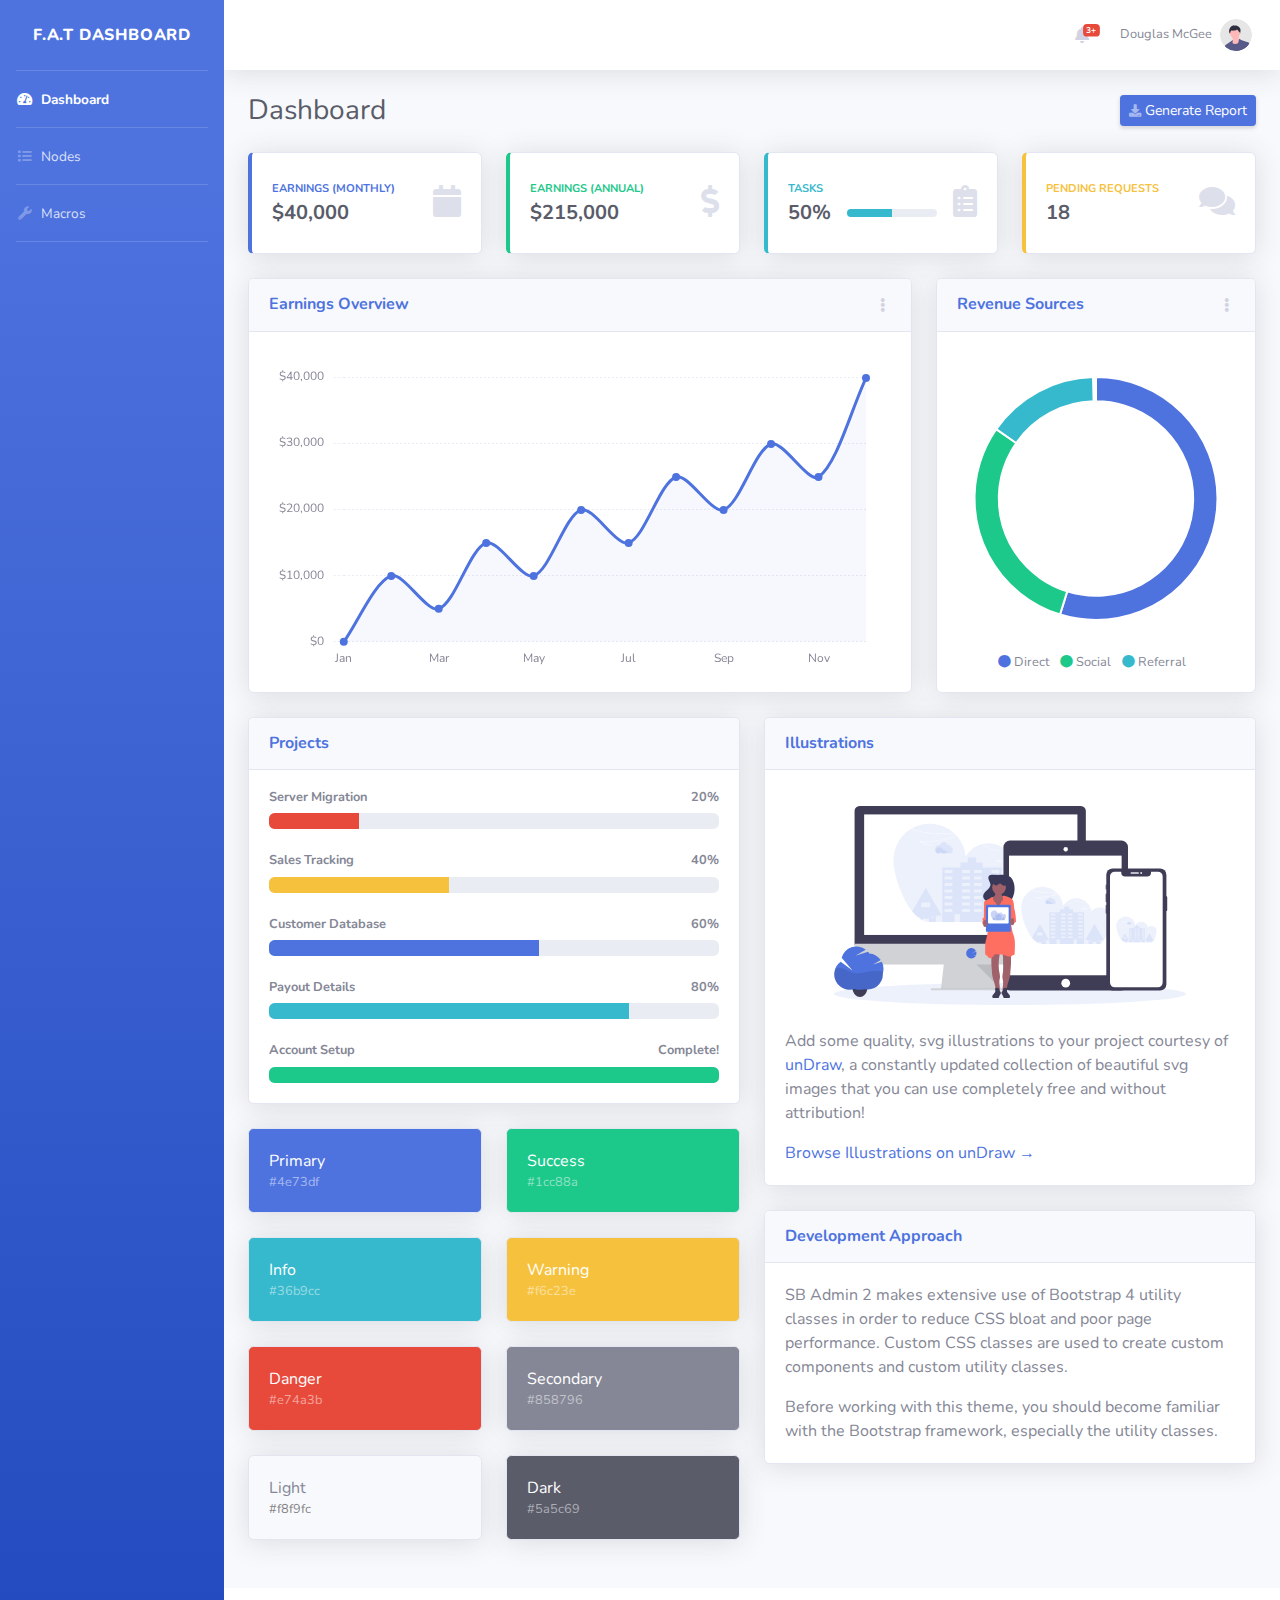
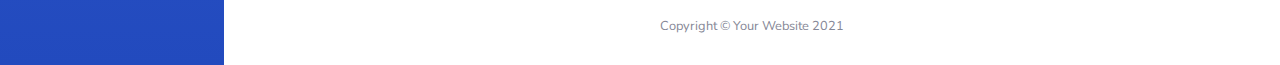
==== index.html @ 538cfba6 "SQL & PHP Testing" ====
﻿<!DOCTYPE html>
<html lang="en">

<head>

    <meta charset="utf-8">
    <meta http-equiv="X-UA-Compatible" content="IE=edge">
    <meta name="viewport" content="width=device-width, initial-scale=1, shrink-to-fit=no">
    <meta name="description" content="">
    <meta name="author" content="">

    <title>F.A.T Dashboard</title>

    <!-- Custom fonts for this template-->
    <link href="vendor/fontawesome-free/css/all.min.css" rel="stylesheet" type="text/css">
    <link
        href="https://fonts.googleapis.com/css?family=Nunito:200,200i,300,300i,400,400i,600,600i,700,700i,800,800i,900,900i"
        rel="stylesheet">

    <!-- Custom styles for this template-->
    <link href="css/sb-admin-2.min.css" rel="stylesheet">

</head>

<body id="page-top">

    <!-- Page Wrapper -->
    <div id="wrapper">

        <!-- Sidebar -->
        <ul class="navbar-nav bg-gradient-primary sidebar sidebar-dark accordion" id="accordionSidebar">

            <!-- Sidebar - Brand -->
            <a class="sidebar-brand d-flex align-items-center justify-content-center" href="index.html">
                <div class="sidebar-brand-text mx-3">F.A.T Dashboard</div>
            </a>

            <!-- Divider -->
            <hr class="sidebar-divider my-0">

            <!-- Nav Item - Dashboard -->
            <li class="nav-item active">
                <a class="nav-link" href="index.html">
                    <i class="fas fa-fw fa-tachometer-alt"></i>
                    <span>Dashboard</span>
                </a>
            </li>

            <!-- Divider -->
            <hr class="sidebar-divider my-0">


            <!-- Nav Item - Tables -->
            <li class="nav-item">
                <a class="nav-link" href="nodes.html">
                    <i class="fas fa-fw fa-list"></i>
                    <span>Nodes</span>
                </a>
            </li>

            <!-- Divider -->
            <hr class="sidebar-divider my-0">

            <!-- Nav Item - Utilities Collapse Menu -->
            <li class="nav-item">
                <a class="nav-link" href="macros.html">
                    <i class="fas fa-fw fa-wrench"></i>
                    <span>Macros</span>
                </a>

            </li>

            <!-- Divider -->
            <hr class="sidebar-divider my-0">


        </ul>
        <!-- End of Sidebar -->

        <!-- Content Wrapper -->
        <div id="content-wrapper" class="d-flex flex-column">

            <!-- Main Content -->
            <div id="content">

                <!-- Topbar -->
                <nav class="navbar navbar-expand navbar-light bg-white topbar mb-4 static-top shadow">

                    <!-- Sidebar Toggle (Topbar) -->
                    <button id="sidebarToggleTop" class="btn btn-link d-md-none rounded-circle mr-3">
                        <i class="fa fa-bars"></i>
                    </button>


                    <!-- Topbar Navbar -->
                    <ul class="navbar-nav ml-auto">

                        <!-- Nav Item - Search Dropdown (Visible Only XS) -->
                        <li class="nav-item dropdown no-arrow d-sm-none">
                            <a class="nav-link dropdown-toggle" href="#" id="searchDropdown" role="button"
                                data-toggle="dropdown" aria-haspopup="true" aria-expanded="false">
                                <i class="fas fa-search fa-fw"></i>
                            </a>
                            
                        </li>

                        <!-- Nav Item - Alerts -->
                        <li class="nav-item dropdown no-arrow mx-1">
                            <a class="nav-link dropdown-toggle" href="#" id="alertsDropdown" role="button"
                                data-toggle="dropdown" aria-haspopup="true" aria-expanded="false">
                                <i class="fas fa-bell fa-fw"></i>
                                <!-- Counter - Alerts -->
                                <span class="badge badge-danger badge-counter">3+</span>
                            </a>
                            <!-- Dropdown - Alerts -->
                            <div class="dropdown-list dropdown-menu dropdown-menu-right shadow animated--grow-in"
                                aria-labelledby="alertsDropdown">
                                <h6 class="dropdown-header">
                                    Alerts Center
                                </h6>
                                <a class="dropdown-item d-flex align-items-center" href="#">
                                    <div class="mr-3">
                                        <div class="icon-circle bg-primary">
                                            <i class="fas fa-file-alt text-white"></i>
                                        </div>
                                    </div>
                                    <div>
                                        <div class="small text-gray-500">December 12, 2019</div>
                                        <span class="font-weight-bold">A new monthly report is ready to download!</span>
                                    </div>
                                </a>
                                <a class="dropdown-item d-flex align-items-center" href="#">
                                    <div class="mr-3">
                                        <div class="icon-circle bg-success">
                                            <i class="fas fa-donate text-white"></i>
                                        </div>
                                    </div>
                                    <div>
                                        <div class="small text-gray-500">December 7, 2019</div>
                                        $290.29 has been deposited into your account!
                                    </div>
                                </a>
                                <a class="dropdown-item d-flex align-items-center" href="#">
                                    <div class="mr-3">
                                        <div class="icon-circle bg-warning">
                                            <i class="fas fa-exclamation-triangle text-white"></i>
                                        </div>
                                    </div>
                                    <div>
                                        <div class="small text-gray-500">December 2, 2019</div>
                                        Spending Alert: We've noticed unusually high spending for your account.
                                    </div>
                                </a>
                                <a class="dropdown-item text-center small text-gray-500" href="#">Show All Alerts</a>
                            </div>
                        </li>


                        <!-- Nav Item - User Information -->
                        <li class="nav-item dropdown no-arrow">
                            <a class="nav-link dropdown-toggle" href="#" id="userDropdown" role="button"
                                data-toggle="dropdown" aria-haspopup="true" aria-expanded="false">
                                <span class="mr-2 d-none d-lg-inline text-gray-600 small">Douglas McGee</span>
                                <img class="img-profile rounded-circle"
                                    src="img/undraw_profile.svg">
                            </a>
                            <!-- Dropdown - User Information -->
                            <div class="dropdown-menu dropdown-menu-right shadow animated--grow-in"
                                aria-labelledby="userDropdown">
                                <a class="dropdown-item" href="#">
                                    <i class="fas fa-user fa-sm fa-fw mr-2 text-gray-400"></i>
                                    Profile
                                </a>
                                <a class="dropdown-item" href="#">
                                    <i class="fas fa-cogs fa-sm fa-fw mr-2 text-gray-400"></i>
                                    Settings
                                </a>
                                <a class="dropdown-item" href="#">
                                    <i class="fas fa-list fa-sm fa-fw mr-2 text-gray-400"></i>
                                    Activity Log
                                </a>
                                <div class="dropdown-divider"></div>
                                <a class="dropdown-item" href="#" data-toggle="modal" data-target="#logoutModal">
                                    <i class="fas fa-sign-out-alt fa-sm fa-fw mr-2 text-gray-400"></i>
                                    Logout
                                </a>
                            </div>
                        </li>

                    </ul>

                </nav>
                <!-- End of Topbar -->

                <!-- Begin Page Content -->
                <div class="container-fluid">

                    <!-- Page Heading -->
                    <div class="d-sm-flex align-items-center justify-content-between mb-4">
                        <h1 class="h3 mb-0 text-gray-800">Dashboard</h1>
                        <a href="#" class="d-none d-sm-inline-block btn btn-sm btn-primary shadow-sm" id="generateReportButton">
                            <i class="fas fa-download fa-sm text-white-50"  ></i> Generate Report
                        </a>
                    </div>

                    <script>
                        var httpRequest;
                        
                        document.getElementById("generateReportButton").addEventListener("click", function () {
                            alert("Attempting a HTTP Request to the Server");
                            httpRequest = new XMLHttpRequest();
                            
                            if(!httpRequest) {
                                alert("Giving up :( Cannot Create an XMLHTTP instance");
                                return false;
                            }
                            
                            httpRequest.onreadystatechange = alertContents;
                            httpRequest.open('GET', "testResponse.php");
                            httpRequest.send();
                            

                        });
                        
                        function alertContents() {
                            if (httpRequest.readyState === XMLHttpRequest.DONE) {
                               if(httpRequest.status = 200) {
                                   alert("HTTP REQUEST SUCCESFUL WITH CODE 200");
                                   alert(httpRequest.responseText);
                                   
                               }
                               else {
                                   alert("There was a problem with the request /n/r Error Code: ");
                                   alert(httpRequest.status);
                               }
                               
                               
                                
                            }
                        }


                        
                    </script>







                    <!-- Content Row -->
                    <div class="row">

                        <!-- Earnings (Monthly) Card Example -->
                        <div class="col-xl-3 col-md-6 mb-4">
                            <div class="card border-left-primary shadow h-100 py-2">
                                <div class="card-body">
                                    <div class="row no-gutters align-items-center">
                                        <div class="col mr-2">
                                            <div class="text-xs font-weight-bold text-primary text-uppercase mb-1">
                                                Earnings (Monthly)
                                            </div>
                                            <div class="h5 mb-0 font-weight-bold text-gray-800">$40,000</div>
                                        </div>
                                        <div class="col-auto">
                                            <i class="fas fa-calendar fa-2x text-gray-300"></i>
                                        </div>
                                    </div>
                                </div>
                            </div>
                        </div>

                        <!-- Earnings (Monthly) Card Example -->
                        <div class="col-xl-3 col-md-6 mb-4">
                            <div class="card border-left-success shadow h-100 py-2">
                                <div class="card-body">
                                    <div class="row no-gutters align-items-center">
                                        <div class="col mr-2">
                                            <div class="text-xs font-weight-bold text-success text-uppercase mb-1">
                                                Earnings (Annual)
                                            </div>
                                            <div class="h5 mb-0 font-weight-bold text-gray-800">$215,000</div>
                                        </div>
                                        <div class="col-auto">
                                            <i class="fas fa-dollar-sign fa-2x text-gray-300"></i>
                                        </div>
                                    </div>
                                </div>
                            </div>
                        </div>

                        <!-- Earnings (Monthly) Card Example -->
                        <div class="col-xl-3 col-md-6 mb-4">
                            <div class="card border-left-info shadow h-100 py-2">
                                <div class="card-body">
                                    <div class="row no-gutters align-items-center">
                                        <div class="col mr-2">
                                            <div class="text-xs font-weight-bold text-info text-uppercase mb-1">
                                                Tasks
                                            </div>
                                            <div class="row no-gutters align-items-center">
                                                <div class="col-auto">
                                                    <div class="h5 mb-0 mr-3 font-weight-bold text-gray-800">50%</div>
                                                </div>
                                                <div class="col">
                                                    <div class="progress progress-sm mr-2">
                                                        <div class="progress-bar bg-info" role="progressbar"
                                                             style="width: 50%" aria-valuenow="50" aria-valuemin="0"
                                                             aria-valuemax="100"></div>
                                                    </div>
                                                </div>
                                            </div>
                                        </div>
                                        <div class="col-auto">
                                            <i class="fas fa-clipboard-list fa-2x text-gray-300"></i>
                                        </div>
                                    </div>
                                </div>
                            </div>
                        </div>

                        <!-- Pending Requests Card Example -->
                        <div class="col-xl-3 col-md-6 mb-4">
                            <div class="card border-left-warning shadow h-100 py-2">
                                <div class="card-body">
                                    <div class="row no-gutters align-items-center">
                                        <div class="col mr-2">
                                            <div class="text-xs font-weight-bold text-warning text-uppercase mb-1">
                                                Pending Requests
                                            </div>
                                            <div class="h5 mb-0 font-weight-bold text-gray-800">18</div>
                                        </div>
                                        <div class="col-auto">
                                            <i class="fas fa-comments fa-2x text-gray-300"></i>
                                        </div>
                                    </div>
                                </div>
                            </div>
                        </div>
                    </div>

                    <!-- Content Row -->

                    <div class="row">

                        <!-- Area Chart -->
                        <div class="col-xl-8 col-lg-7">
                            <div class="card shadow mb-4">
                                <!-- Card Header - Dropdown -->
                                <div class="card-header py-3 d-flex flex-row align-items-center justify-content-between">
                                    <h6 class="m-0 font-weight-bold text-primary">Earnings Overview</h6>
                                    <div class="dropdown no-arrow">
                                        <a class="dropdown-toggle" href="#" role="button" id="dropdownMenuLink"
                                           data-toggle="dropdown" aria-haspopup="true" aria-expanded="false">
                                            <i class="fas fa-ellipsis-v fa-sm fa-fw text-gray-400"></i>
                                        </a>
                                        <div class="dropdown-menu dropdown-menu-right shadow animated--fade-in"
                                             aria-labelledby="dropdownMenuLink">
                                            <div class="dropdown-header">Dropdown Header:</div>
                                            <a class="dropdown-item" href="#">Action</a>
                                            <a class="dropdown-item" href="#">Another action</a>
                                            <div class="dropdown-divider"></div>
                                            <a class="dropdown-item" href="#">Something else here</a>
                                        </div>
                                    </div>
                                </div>
                                <!-- Card Body -->
                                <div class="card-body">
                                    <div class="chart-area">
                                        <canvas id="myAreaChart"></canvas>
                                    </div>
                                </div>
                            </div>
                        </div>

                        <!-- Pie Chart -->
                        <div class="col-xl-4 col-lg-5">
                            <div class="card shadow mb-4">
                                <!-- Card Header - Dropdown -->
                                <div class="card-header py-3 d-flex flex-row align-items-center justify-content-between">
                                    <h6 class="m-0 font-weight-bold text-primary">Revenue Sources</h6>
                                    <div class="dropdown no-arrow">
                                        <a class="dropdown-toggle" href="#" role="button" id="dropdownMenuLink"
                                           data-toggle="dropdown" aria-haspopup="true" aria-expanded="false">
                                            <i class="fas fa-ellipsis-v fa-sm fa-fw text-gray-400"></i>
                                        </a>
                                        <div class="dropdown-menu dropdown-menu-right shadow animated--fade-in"
                                             aria-labelledby="dropdownMenuLink">
                                            <div class="dropdown-header">Dropdown Header:</div>
                                            <a class="dropdown-item" href="#">Action</a>
                                            <a class="dropdown-item" href="#">Another action</a>
                                            <div class="dropdown-divider"></div>
                                            <a class="dropdown-item" href="#">Something else here</a>
                                        </div>
                                    </div>
                                </div>
                                <!-- Card Body -->
                                <div class="card-body">
                                    <div class="chart-pie pt-4 pb-2">
                                        <canvas id="myPieChart"></canvas>
                                    </div>
                                    <div class="mt-4 text-center small">
                                        <span class="mr-2">
                                            <i class="fas fa-circle text-primary"></i> Direct
                                        </span>
                                        <span class="mr-2">
                                            <i class="fas fa-circle text-success"></i> Social
                                        </span>
                                        <span class="mr-2">
                                            <i class="fas fa-circle text-info"></i> Referral
                                        </span>
                                    </div>
                                </div>
                            </div>
                        </div>
                    </div>

                    <!-- Content Row -->
                    <div class="row">

                        <!-- Content Column -->
                        <div class="col-lg-6 mb-4">

                            <!-- Project Card Example -->
                            <div class="card shadow mb-4">
                                <div class="card-header py-3">
                                    <h6 class="m-0 font-weight-bold text-primary">Projects</h6>
                                </div>
                                <div class="card-body">
                                    <h4 class="small font-weight-bold">
                                        Server Migration <span class="float-right">20%</span>
                                    </h4>
                                    <div class="progress mb-4">
                                        <div class="progress-bar bg-danger" role="progressbar" style="width: 20%"
                                             aria-valuenow="20" aria-valuemin="0" aria-valuemax="100"></div>
                                    </div>
                                    <h4 class="small font-weight-bold">
                                        Sales Tracking <span class="float-right">40%</span>
                                    </h4>
                                    <div class="progress mb-4">
                                        <div class="progress-bar bg-warning" role="progressbar" style="width: 40%"
                                             aria-valuenow="40" aria-valuemin="0" aria-valuemax="100"></div>
                                    </div>
                                    <h4 class="small font-weight-bold">
                                        Customer Database <span class="float-right">60%</span>
                                    </h4>
                                    <div class="progress mb-4">
                                        <div class="progress-bar" role="progressbar" style="width: 60%"
                                             aria-valuenow="60" aria-valuemin="0" aria-valuemax="100"></div>
                                    </div>
                                    <h4 class="small font-weight-bold">
                                        Payout Details <span class="float-right">80%</span>
                                    </h4>
                                    <div class="progress mb-4">
                                        <div class="progress-bar bg-info" role="progressbar" style="width: 80%"
                                             aria-valuenow="80" aria-valuemin="0" aria-valuemax="100"></div>
                                    </div>
                                    <h4 class="small font-weight-bold">
                                        Account Setup <span class="float-right">Complete!</span>
                                    </h4>
                                    <div class="progress">
                                        <div class="progress-bar bg-success" role="progressbar" style="width: 100%"
                                             aria-valuenow="100" aria-valuemin="0" aria-valuemax="100"></div>
                                    </div>
                                </div>
                            </div>

                            <!-- Color System -->
                            <div class="row">
                                <div class="col-lg-6 mb-4">
                                    <div class="card bg-primary text-white shadow">
                                        <div class="card-body">
                                            Primary
                                            <div class="text-white-50 small">#4e73df</div>
                                        </div>
                                    </div>
                                </div>
                                <div class="col-lg-6 mb-4">
                                    <div class="card bg-success text-white shadow">
                                        <div class="card-body">
                                            Success
                                            <div class="text-white-50 small">#1cc88a</div>
                                        </div>
                                    </div>
                                </div>
                                <div class="col-lg-6 mb-4">
                                    <div class="card bg-info text-white shadow">
                                        <div class="card-body">
                                            Info
                                            <div class="text-white-50 small">#36b9cc</div>
                                        </div>
                                    </div>
                                </div>
                                <div class="col-lg-6 mb-4">
                                    <div class="card bg-warning text-white shadow">
                                        <div class="card-body">
                                            Warning
                                            <div class="text-white-50 small">#f6c23e</div>
                                        </div>
                                    </div>
                                </div>
                                <div class="col-lg-6 mb-4">
                                    <div class="card bg-danger text-white shadow">
                                        <div class="card-body">
                                            Danger
                                            <div class="text-white-50 small">#e74a3b</div>
                                        </div>
                                    </div>
                                </div>
                                <div class="col-lg-6 mb-4">
                                    <div class="card bg-secondary text-white shadow">
                                        <div class="card-body">
                                            Secondary
                                            <div class="text-white-50 small">#858796</div>
                                        </div>
                                    </div>
                                </div>
                                <div class="col-lg-6 mb-4">
                                    <div class="card bg-light text-black shadow">
                                        <div class="card-body">
                                            Light
                                            <div class="text-black-50 small">#f8f9fc</div>
                                        </div>
                                    </div>
                                </div>
                                <div class="col-lg-6 mb-4">
                                    <div class="card bg-dark text-white shadow">
                                        <div class="card-body">
                                            Dark
                                            <div class="text-white-50 small">#5a5c69</div>
                                        </div>
                                    </div>
                                </div>
                            </div>

                        </div>

                        <div class="col-lg-6 mb-4">

                            <!-- Illustrations -->
                            <div class="card shadow mb-4">
                                <div class="card-header py-3">
                                    <h6 class="m-0 font-weight-bold text-primary">Illustrations</h6>
                                </div>
                                <div class="card-body">
                                    <div class="text-center">
                                        <img class="img-fluid px-3 px-sm-4 mt-3 mb-4" style="width: 25rem;"
                                             src="img/undraw_posting_photo.svg" alt="...">
                                    </div>
                                    <p>
                                        Add some quality, svg illustrations to your project courtesy of <a target="_blank" rel="nofollow" href="https://undraw.co/">unDraw</a>, a
                                        constantly updated collection of beautiful svg images that you can use
                                        completely free and without attribution!
                                    </p>
                                    <a target="_blank" rel="nofollow" href="https://undraw.co/">
                                        Browse Illustrations on
                                        unDraw &rarr;
                                    </a>
                                </div>
                            </div>

                            <!-- Approach -->
                            <div class="card shadow mb-4">
                                <div class="card-header py-3">
                                    <h6 class="m-0 font-weight-bold text-primary">Development Approach</h6>
                                </div>
                                <div class="card-body">
                                    <p>
                                        SB Admin 2 makes extensive use of Bootstrap 4 utility classes in order to reduce
                                        CSS bloat and poor page performance. Custom CSS classes are used to create
                                        custom components and custom utility classes.
                                    </p>
                                    <p class="mb-0">
                                        Before working with this theme, you should become familiar with the
                                        Bootstrap framework, especially the utility classes.
                                    </p>
                                </div>
                            </div>

                        </div>
                    </div>

                </div>
                <!-- /.container-fluid -->

            </div>
            <!-- End of Main Content -->

            <!-- Footer -->
            <footer class="sticky-footer bg-white">
                <div class="container my-auto">
                    <div class="copyright text-center my-auto">
                        <span>Copyright &copy; Your Website 2021</span>
                    </div>
                </div>
            </footer>
            <!-- End of Footer -->

        </div>
        <!-- End of Content Wrapper -->

    </div>
    <!-- End of Page Wrapper -->

    <!-- Scroll to Top Button-->
    <a class="scroll-to-top rounded" href="#page-top">
        <i class="fas fa-angle-up"></i>
    </a>

    <!-- Logout Modal-->
    <div class="modal fade" id="logoutModal" tabindex="-1" role="dialog" aria-labelledby="exampleModalLabel"
        aria-hidden="true">
        <div class="modal-dialog" role="document">
            <div class="modal-content">
                <div class="modal-header">
                    <h5 class="modal-title" id="exampleModalLabel">Ready to Leave?</h5>
                    <button class="close" type="button" data-dismiss="modal" aria-label="Close">
                        <span aria-hidden="true">×</span>
                    </button>
                </div>
                <div class="modal-body">Select "Logout" below if you are ready to end your current session.</div>
                <div class="modal-footer">
                    <button class="btn btn-secondary" type="button" data-dismiss="modal">Cancel</button>
                    <a class="btn btn-primary" href="login.html">Logout</a>
                </div>
            </div>
        </div>
    </div>

    <!-- Bootstrap core JavaScript-->
    <script src="vendor/jquery/jquery.min.js"></script>
    <script src="vendor/bootstrap/js/bootstrap.bundle.min.js"></script>

    <!-- Core plugin JavaScript-->
    <script src="vendor/jquery-easing/jquery.easing.min.js"></script>

    <!-- Custom scripts for all pages-->
    <script src="js/sb-admin-2.min.js"></script>

    <!-- Page level plugins -->
    <script src="vendor/chart.js/Chart.min.js"></script>

    <!-- Page level custom scripts -->
    <script src="js/demo/chart-area-demo.js"></script>
    <script src="js/demo/chart-pie-demo.js"></script>

</body>

</html>
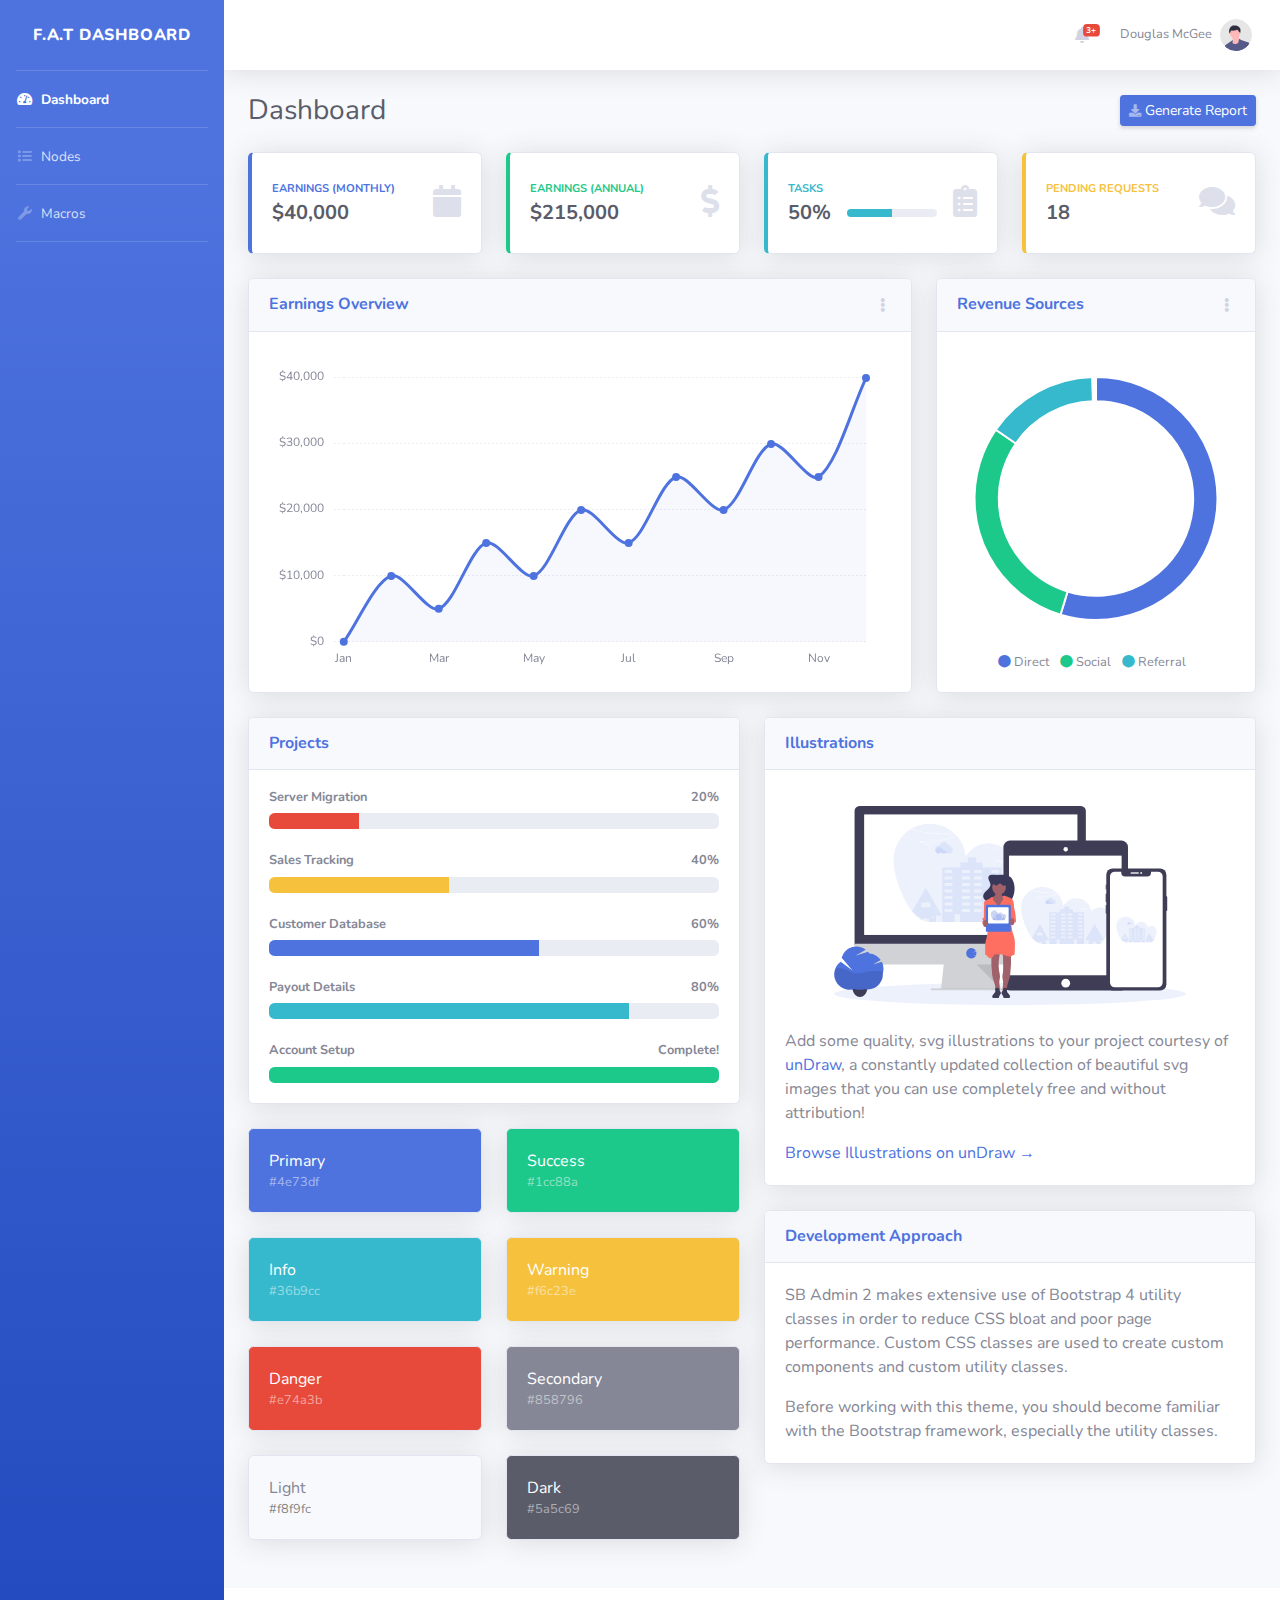
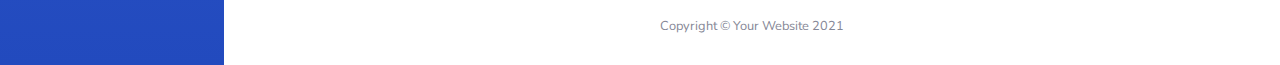
==== commit 4d190957: "Styling changes in Login" ====
--- a/index.html
+++ b/index.html
@@ -205,42 +205,37 @@
 
                     <script>
                         var httpRequest;
-                        
+
                         document.getElementById("generateReportButton").addEventListener("click", function () {
-                            alert("Attempting a HTTP Request to the Server");
+                            alert('Attempting a HTTP Request To Server...');
                             httpRequest = new XMLHttpRequest();
-                            
-                            if(!httpRequest) {
-                                alert("Giving up :( Cannot Create an XMLHTTP instance");
+
+                            if (!httpRequest) {
+                                alert('Giving up :( Cannot create an XMLHTTP instance');
                                 return false;
                             }
-                            
                             httpRequest.onreadystatechange = alertContents;
-                            httpRequest.open('GET', "testResponse.php");
+                            httpRequest.open('GET', 'https://www.Catfact.ninja/fact', true);
                             httpRequest.send();
-                            
+                          
+
 
                         });
-                        
+
                         function alertContents() {
                             if (httpRequest.readyState === XMLHttpRequest.DONE) {
-                               if(httpRequest.status = 200) {
-                                   alert("HTTP REQUEST SUCCESFUL WITH CODE 200");
-                                   alert(httpRequest.responseText);
-                                   
-                               }
-                               else {
-                                   alert("There was a problem with the request /n/r Error Code: ");
-                                   alert(httpRequest.status);
-                               }
-                               
-                               
-                                
+                                if (httpRequest.status === 200) {
+                                    alert(httpRequest.responseText);
+                                } else {
+                                    alert('There was a problem with the request.');
+                                    alert(httpRequest.status);
+                                }
                             }
                         }
-
-
-                        
+                    
+
+
+
                     </script>
 
 
@@ -647,4 +642,4 @@
 
 </body>
 
-</html>
+</html>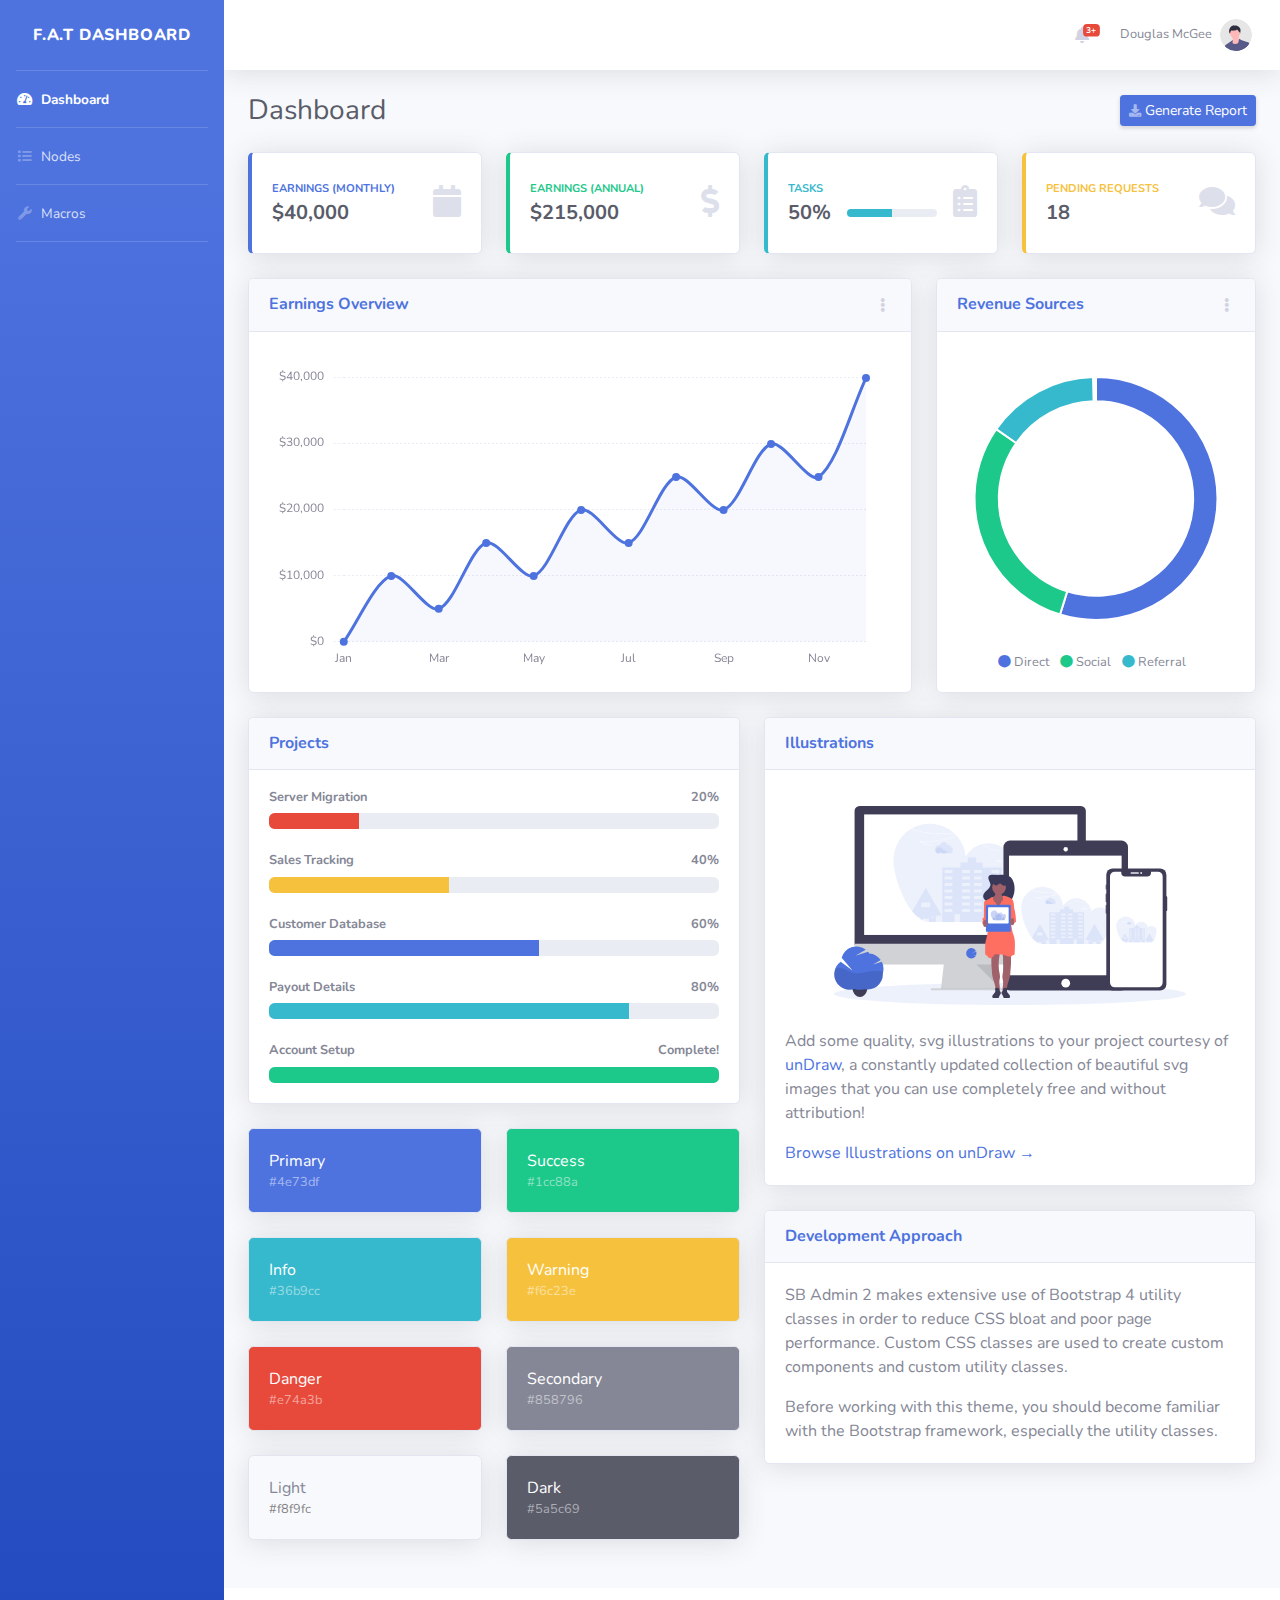
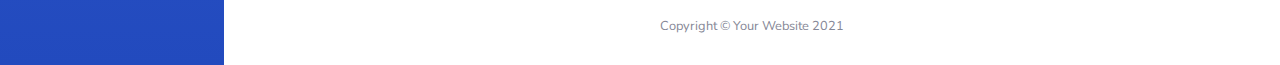
==== commit 599778e2: "Styling Changes in Login" ====
--- a/index.html
+++ b/index.html
@@ -205,6 +205,7 @@
 
                     <script>
                         var httpRequest;
+<<<<<<< HEAD
 
                         document.getElementById("generateReportButton").addEventListener("click", function () {
                             alert('Attempting a HTTP Request To Server...');
@@ -230,11 +231,47 @@
                                     alert('There was a problem with the request.');
                                     alert(httpRequest.status);
                                 }
+=======
+                        
+                        document.getElementById("generateReportButton").addEventListener("click", function () {
+                            alert("Attempting a HTTP Request to the Server");
+                            httpRequest = new XMLHttpRequest();
+                            
+                            if(!httpRequest) {
+                                alert("Giving up :( Cannot Create an XMLHTTP instance");
+                                return false;
+                            }
+                            
+                            httpRequest.onreadystatechange = alertContents;
+                            httpRequest.open('GET', "testResponse.php");
+                            httpRequest.send();
+                            
+
+                        });
+                        
+                        function alertContents() {
+                            if (httpRequest.readyState === XMLHttpRequest.DONE) {
+                               if(httpRequest.status = 200) {
+                                   alert("HTTP REQUEST SUCCESFUL WITH CODE 200");
+                                   alert(httpRequest.responseText);
+                                   
+                               }
+                               else {
+                                   alert("There was a problem with the request /n/r Error Code: ");
+                                   alert(httpRequest.status);
+                               }
+                               
+                               
+                                
+>>>>>>> 538cfba6faed93900a69afbf96f66ad318d4d30b
                             }
                         }
                     
 
-
+<<<<<<< HEAD
+
+=======
+>>>>>>> 538cfba6faed93900a69afbf96f66ad318d4d30b
 
                     </script>
 
@@ -642,4 +679,4 @@
 
 </body>
 
-</html>+</html></html>
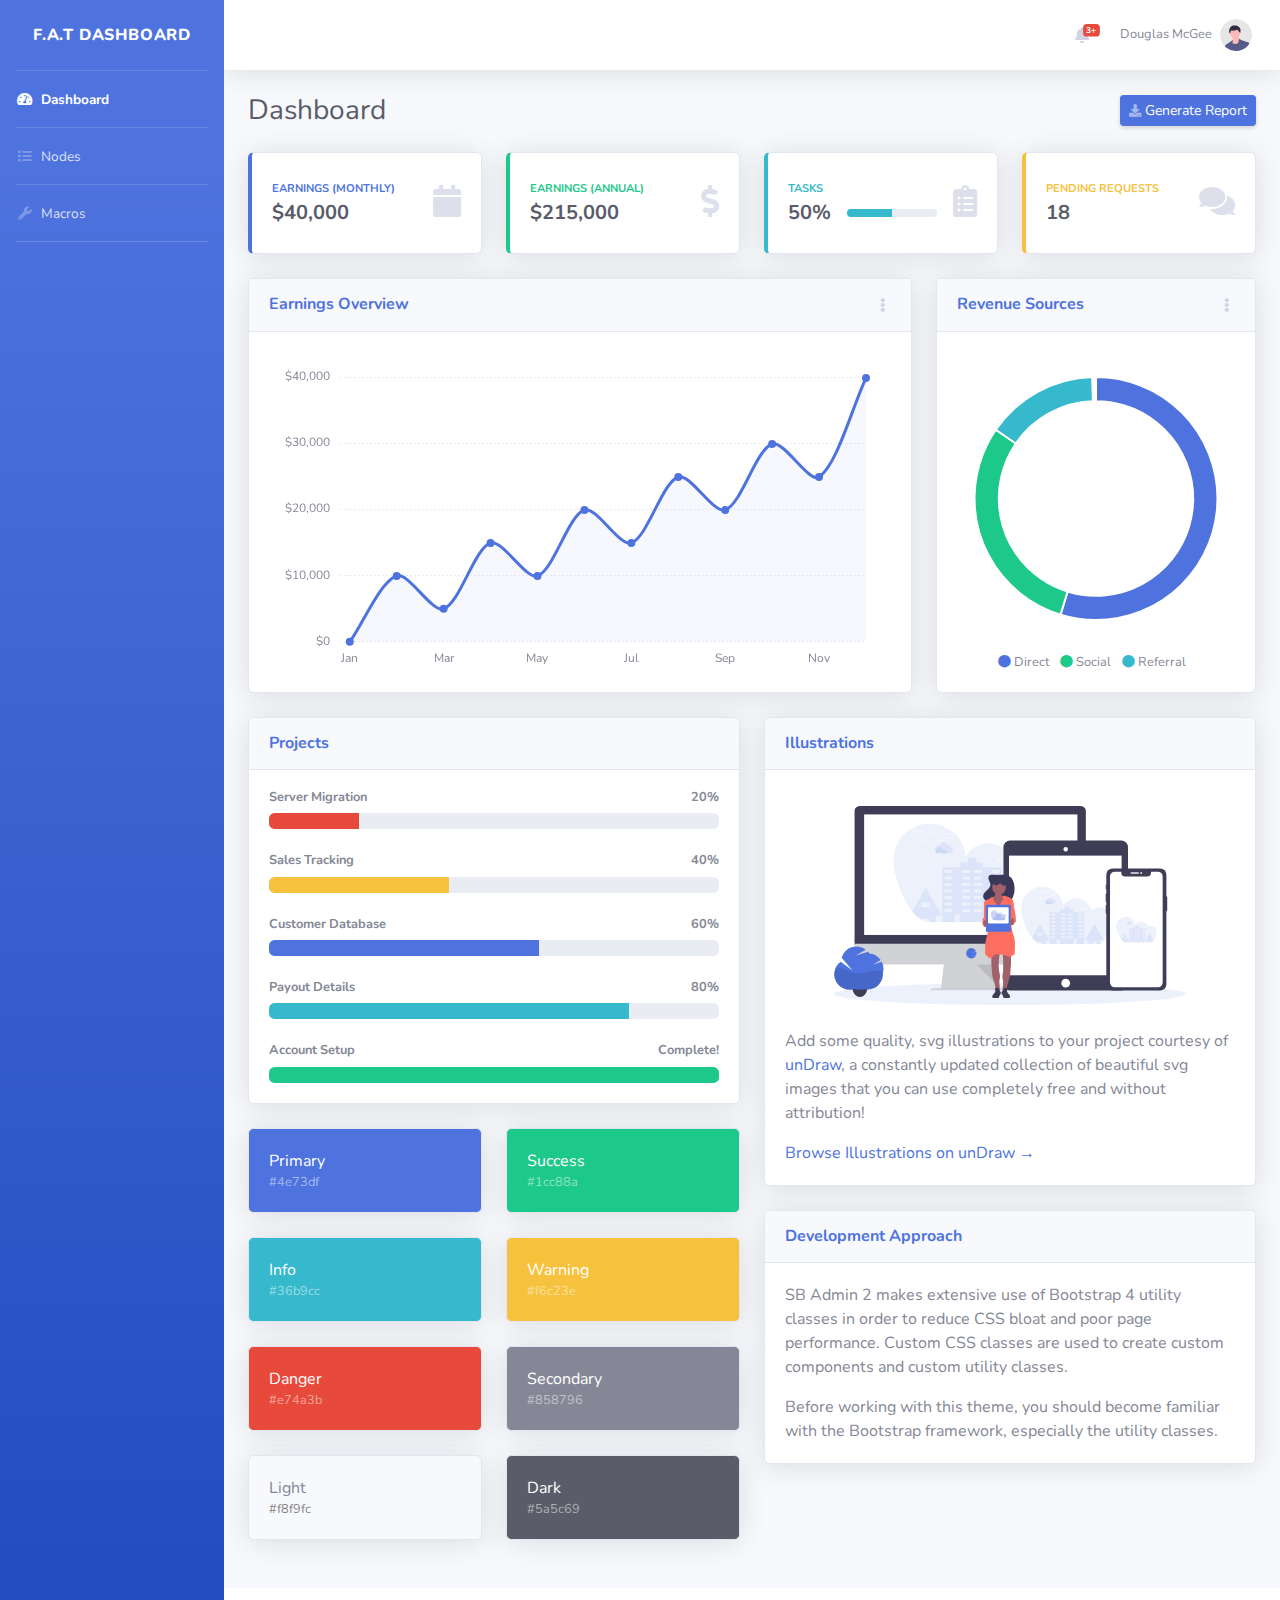
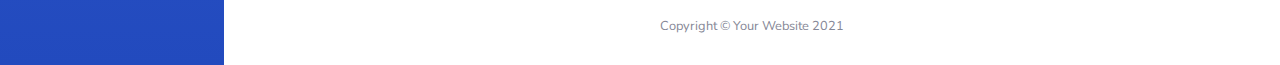
==== commit 2a233aee: "Styling Changes in Login" ====
--- a/index.html
+++ b/index.html
@@ -680,3 +680,4 @@
 </body>
 
 </html></html>
+</html>
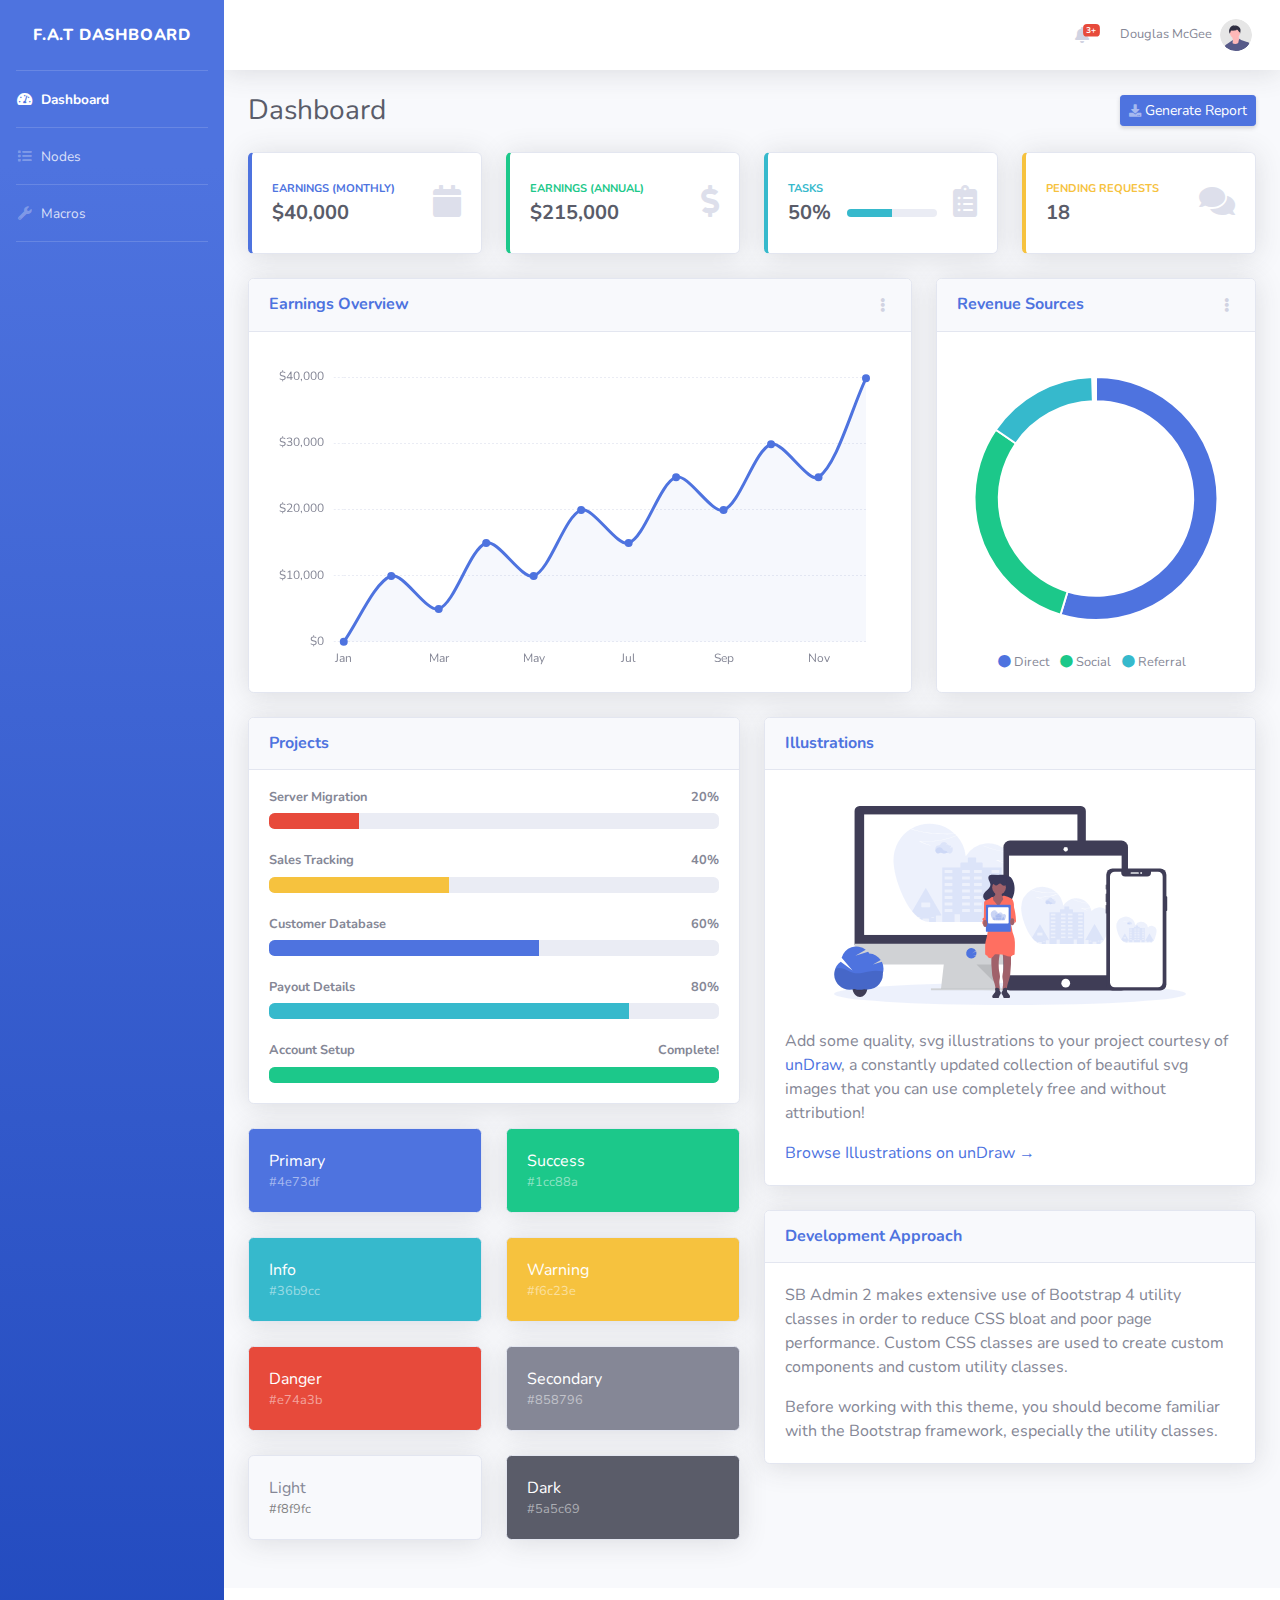
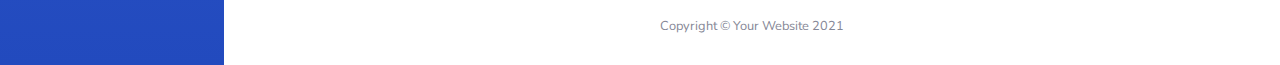
==== commit ab8c0071: "Styling changes in Login" ====
--- a/index.html
+++ b/index.html
@@ -679,5 +679,4 @@
 
 </body>
 
-</html></html>
 </html>
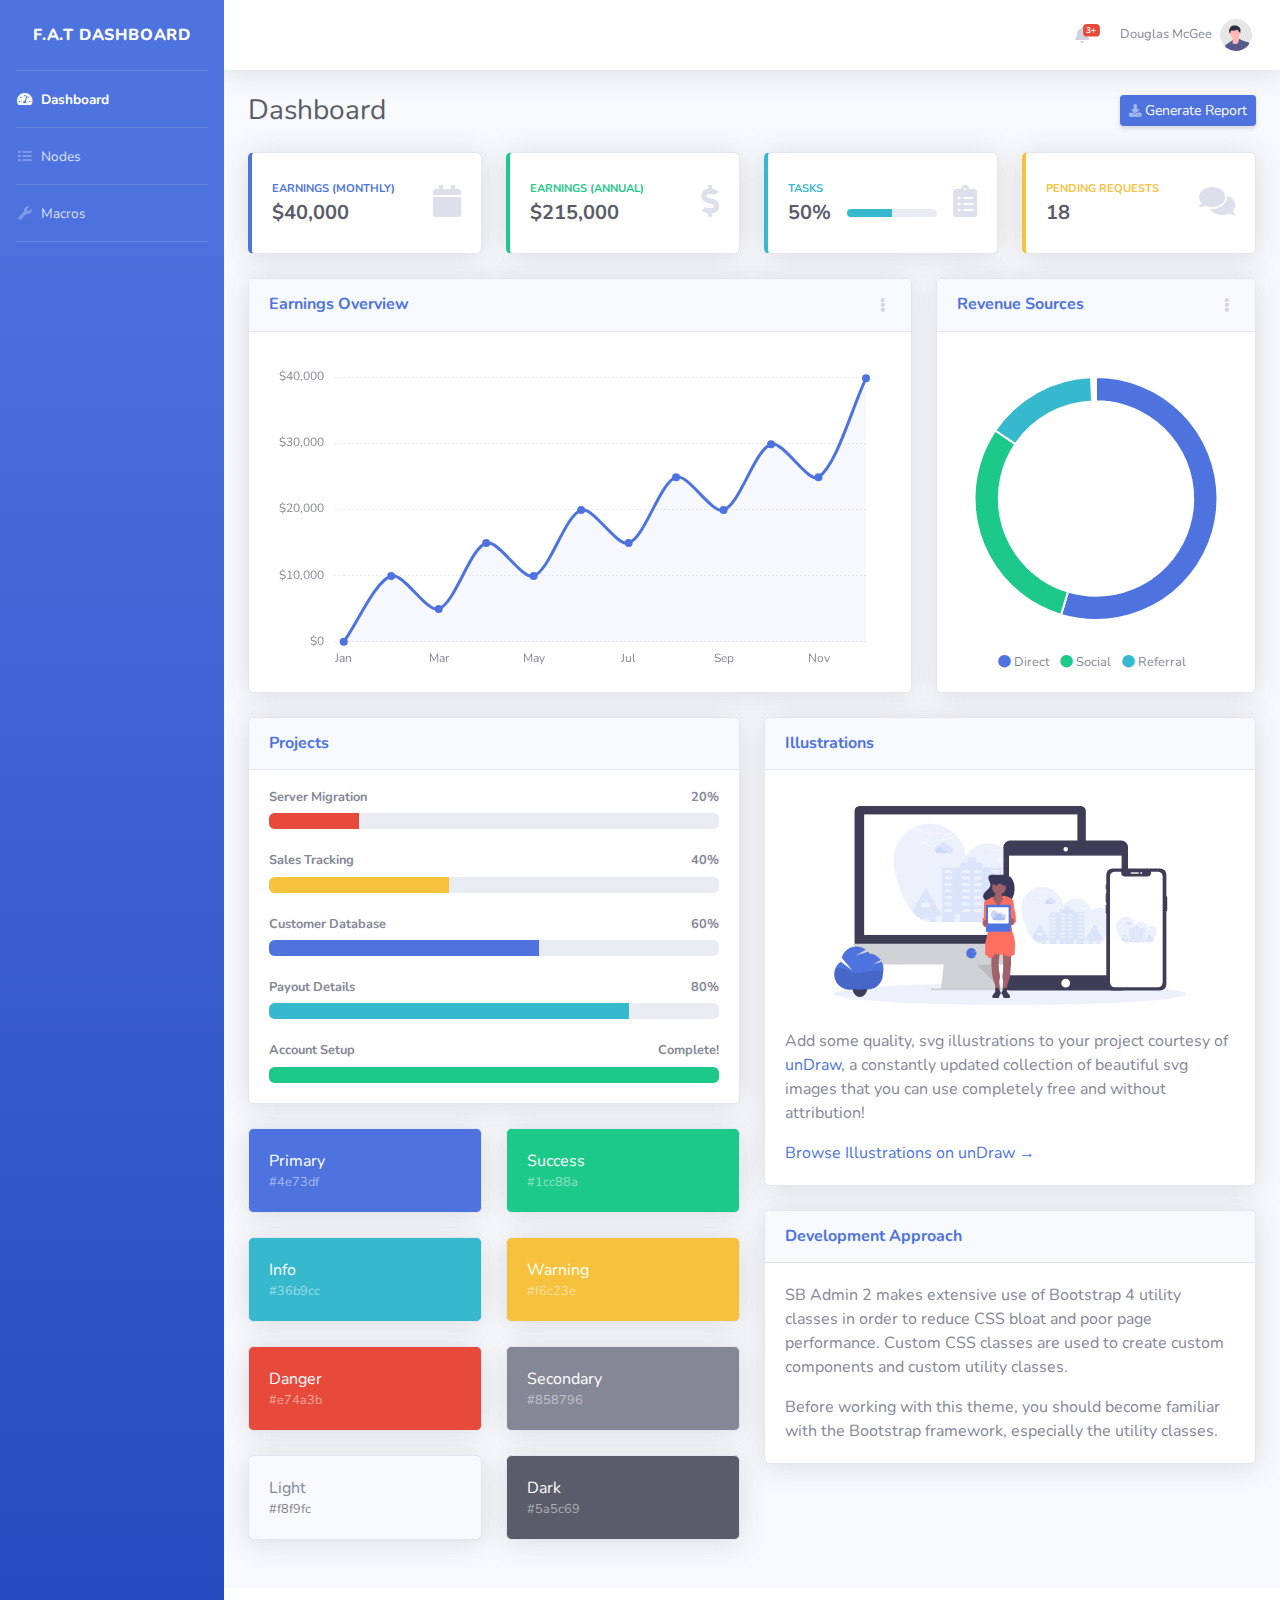
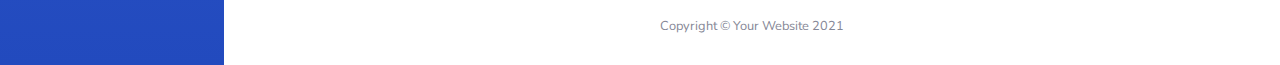
==== commit 70f92fa9: "May have broke it" ====
--- a/index.html
+++ b/index.html
@@ -204,34 +204,8 @@
                     </div>
 
                     <script>
+<<<<<<< HEAD
                         var httpRequest;
-<<<<<<< HEAD
-
-                        document.getElementById("generateReportButton").addEventListener("click", function () {
-                            alert('Attempting a HTTP Request To Server...');
-                            httpRequest = new XMLHttpRequest();
-
-                            if (!httpRequest) {
-                                alert('Giving up :( Cannot create an XMLHTTP instance');
-                                return false;
-                            }
-                            httpRequest.onreadystatechange = alertContents;
-                            httpRequest.open('GET', 'https://www.Catfact.ninja/fact', true);
-                            httpRequest.send();
-                          
-
-
-                        });
-
-                        function alertContents() {
-                            if (httpRequest.readyState === XMLHttpRequest.DONE) {
-                                if (httpRequest.status === 200) {
-                                    alert(httpRequest.responseText);
-                                } else {
-                                    alert('There was a problem with the request.');
-                                    alert(httpRequest.status);
-                                }
-=======
                         
                         document.getElementById("generateReportButton").addEventListener("click", function () {
                             alert("Attempting a HTTP Request to the Server");
@@ -263,16 +237,20 @@
                                
                                
                                 
->>>>>>> 538cfba6faed93900a69afbf96f66ad318d4d30b
                             }
                         }
-                    
-
-<<<<<<< HEAD
-
 =======
->>>>>>> 538cfba6faed93900a69afbf96f66ad318d4d30b
-
+
+                        document.getElementById("generateReportButton").addEventListener("click", function () {
+                            alert('Hello, world!');
+
+                        }
+
+                        )
+>>>>>>> parent of 4d19095 (Styling changes in Login)
+
+
+                        
                     </script>
 
 
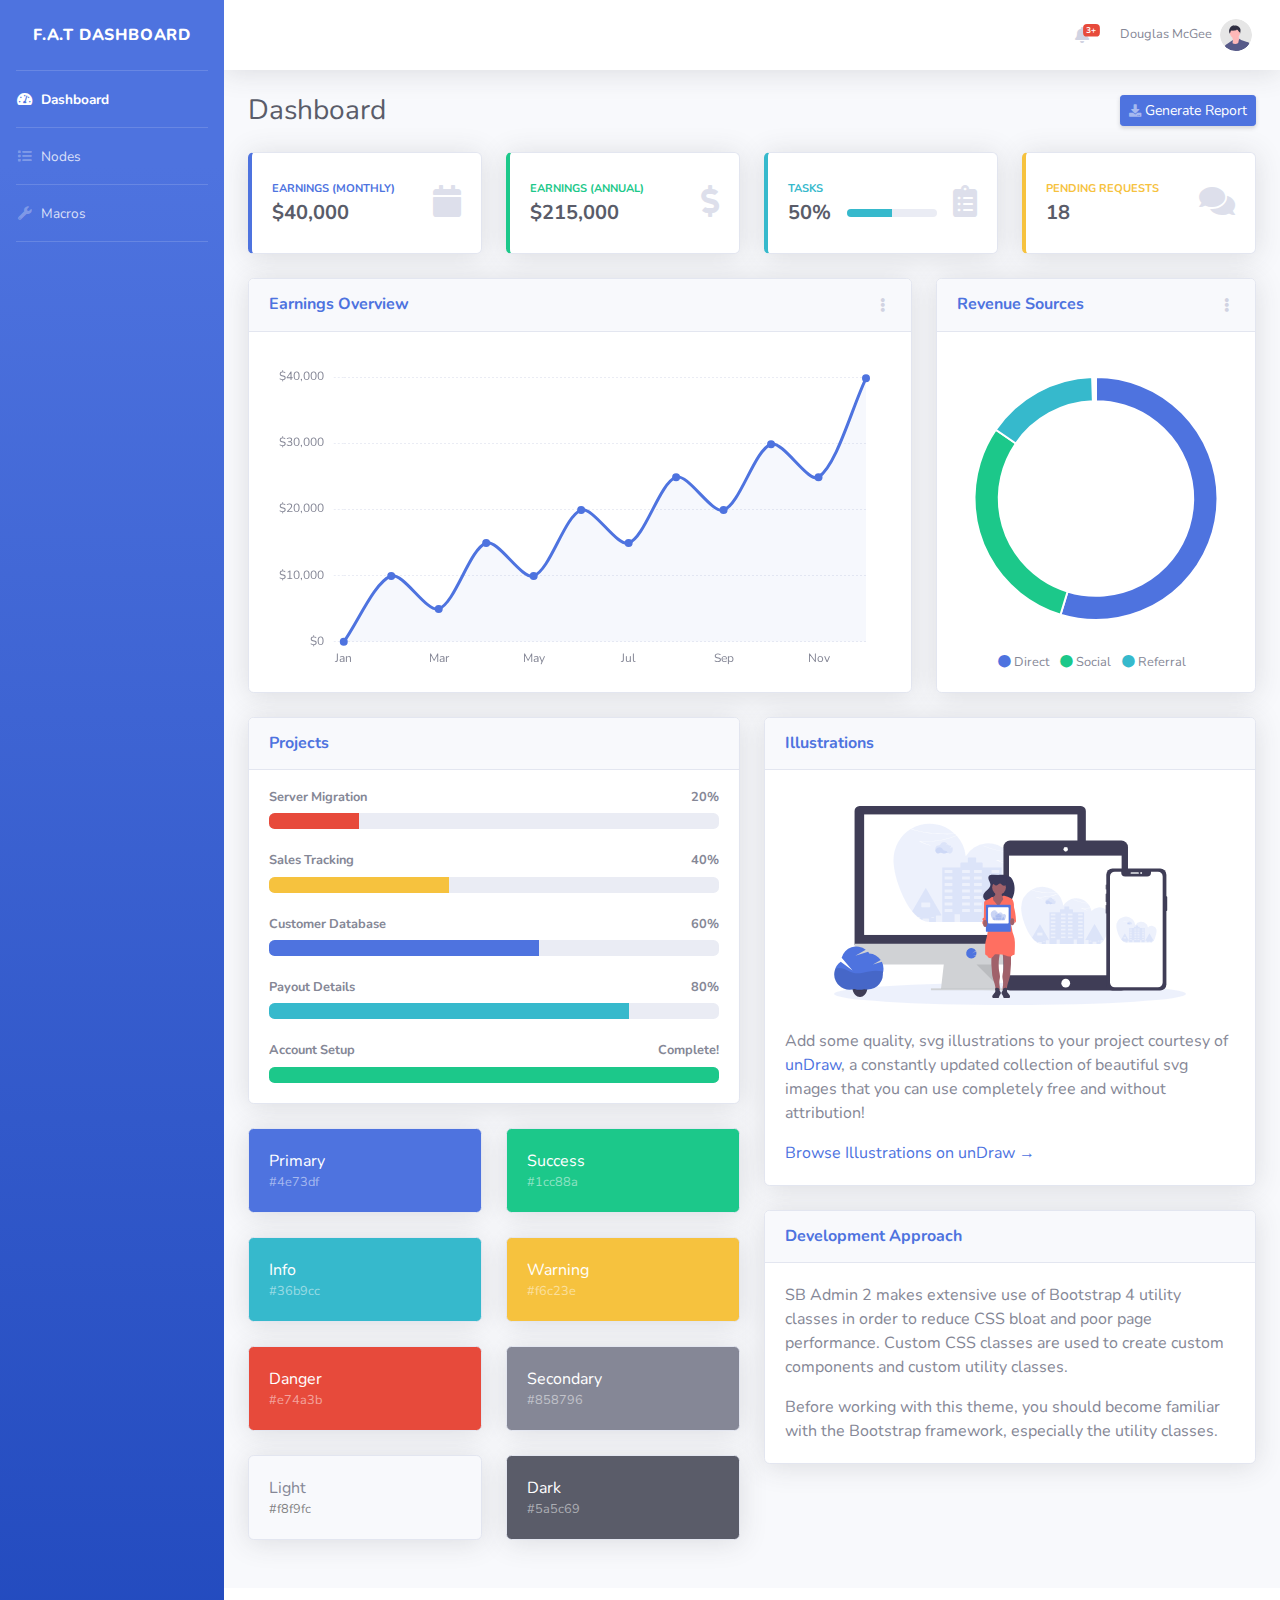
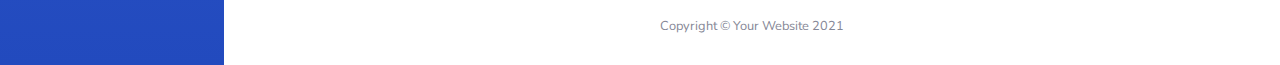
==== commit 9a6146a1: "May have broke it 2" ====
--- a/index.html
+++ b/index.html
@@ -205,6 +205,7 @@
 
                     <script>
 <<<<<<< HEAD
+<<<<<<< HEAD
                         var httpRequest;
                         
                         document.getElementById("generateReportButton").addEventListener("click", function () {
@@ -248,6 +249,15 @@
 
                         )
 >>>>>>> parent of 4d19095 (Styling changes in Login)
+=======
+
+                        document.getElementById("generateReportButton").addEventListener("click", function () {
+                            alert('Hello, world!');
+
+                        }
+
+                        )
+>>>>>>> parent of 4d19095 (Styling changes in Login)
 
 
                         
